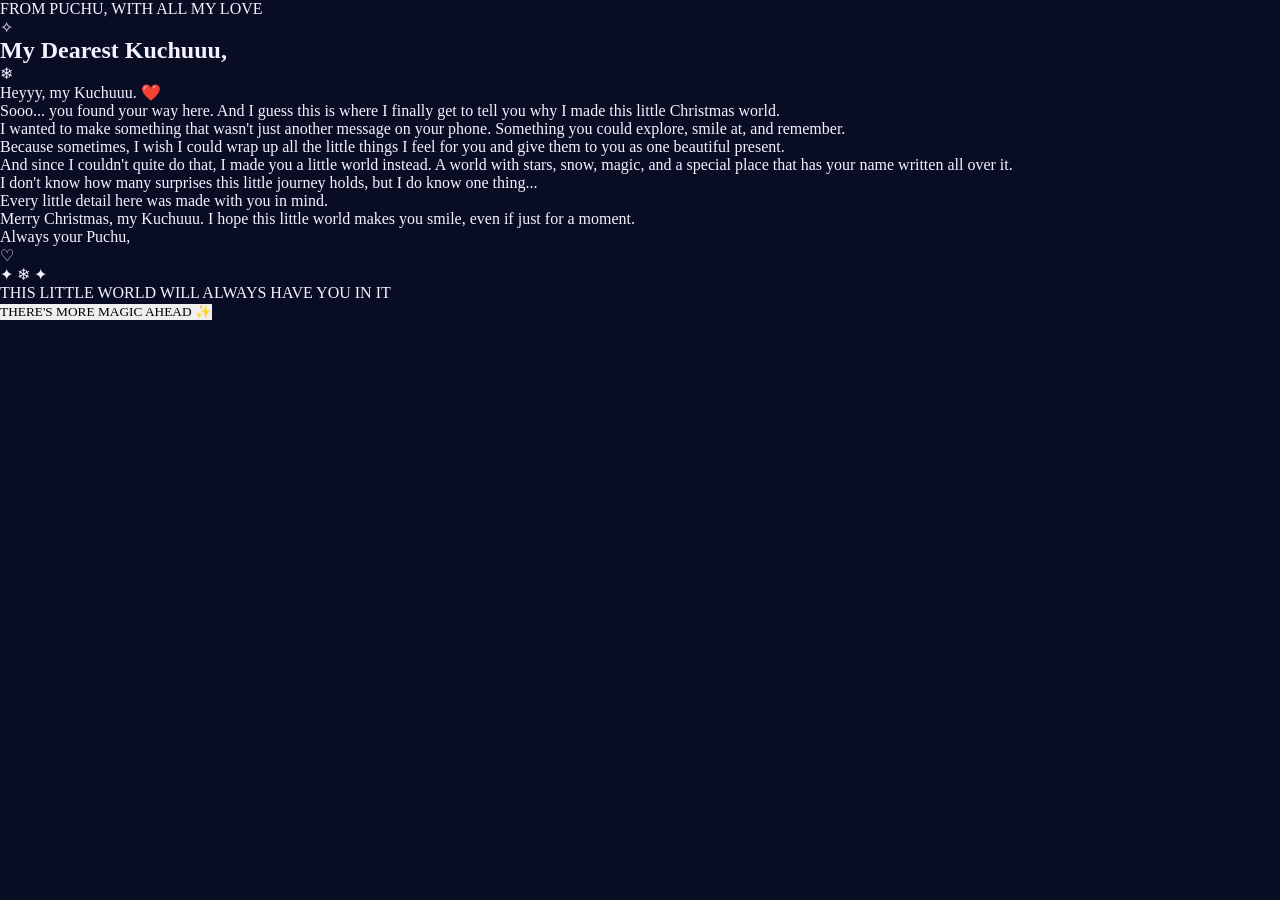
==== christmas-letter.html @ 7a7bca7e "Create christmas-letter.html" ====
<!DOCTYPE html>
<html lang="en">

<head>
    <meta charset="UTF-8">
    <meta name="viewport" content="width=device-width, initial-scale=1.0">
    <meta name="theme-color" content="#080d24">

    <title>A Little Letter for You ❤️</title>

    <link rel="stylesheet" href="css/global.css">
    <link rel="stylesheet" href="css/christmas-letter.css">

    <script src="js/letter-reading.js" defer></script>
</head>

<body>

    <main class="letter-page" id="letterPage">

        <div class="letter-sky" id="letterStars"></div>
        <div class="letter-snow" id="letterSnow"></div>

        <section class="letter-content">

            <p class="letter-top-label">
                FROM PUCHU, WITH ALL MY LOVE
            </p>

            <div class="letter-decoration">✧</div>

            <h1>
                My Dearest Kuchuuu,
            </h1>

            <div class="letter-divider">
                <span>❄</span>
            </div>

            <div class="personal-letter">

                <p>
                    Heyyy, my Kuchuuu. ❤️
                </p>

                <p>
                    Sooo... you found your way here.
                    And I guess this is where I finally
                    get to tell you why I made this
                    little Christmas world.
                </p>

                <p>
                    I wanted to make something that
                    wasn't just another message on
                    your phone. Something you could
                    explore, smile at, and remember.
                </p>

                <p>
                    Because sometimes, I wish I could
                    wrap up all the little things I feel
                    for you and give them to you as
                    one beautiful present.
                </p>

                <p>
                    And since I couldn't quite do that,
                    I made you a little world instead.
                    A world with stars, snow, magic,
                    and a special place that has
                    your name written all over it.
                </p>

                <p>
                    I don't know how many surprises
                    this little journey holds, but I do
                    know one thing...
                </p>

                <p class="letter-highlight">
                    Every little detail here was made
                    with you in mind.
                </p>

                <p>
                    Merry Christmas, my Kuchuuu.
                    I hope this little world makes you
                    smile, even if just for a moment.
                </p>

                <p class="letter-signature">
                    Always your Puchu,<br>
                    <span>♡</span>
                </p>

            </div>

            <div class="letter-bottom-decoration">
                ✦ ❄ ✦
            </div>

            <p class="letter-bottom-text">
                THIS LITTLE WORLD WILL ALWAYS HAVE YOU IN IT
            </p>

            <button id="continueChristmas" class="continue-letter-btn">
                THERE'S MORE MAGIC AHEAD ✨
            </button>

        </section>

    </main>

</body>
</html>
---- css/global.css ----
/* =========================================
   KUCHUU'S ENCHANTED CHRISTMAS
   GLOBAL STYLESHEET
========================================= */


/* =========================================
   1. ROOT VARIABLES
========================================= */

:root {

    --midnight: #080d24;
    --deep-blue: #101a3b;
    --royal-blue: #182b55;

    --silver: #dce5f5;
    --soft-silver: #aebdd8;
    --starlight: #fff9e9;

    --ice-blue: #9bc9f5;
    --moonlight: #c5d9ff;

    --gold: #e9cf98;
    --soft-gold: #b99a65;

    --white: #ffffff;

    --text-primary: #f5f1ff;
    --text-secondary: #bfc9df;

    --transition-smooth: 0.5s ease;
}


/* =========================================
   2. UNIVERSAL RESET
========================================= */

* {
    margin: 0;
    padding: 0;
    box-sizing: border-box;
}


html {
    scroll-behavior: smooth;
}


body {

    min-height: 100vh;

    background: var(--midnight);

    color: var(--text-primary);

    font-family:
        Georgia,
        'Times New Roman',
        serif;

    overflow-x: hidden;

    -webkit-tap-highlight-color: transparent;

}


/* =========================================
   3. BUTTON RESET
========================================= */

button {

    font-family: inherit;

    cursor: pointer;

    border: none;

    outline: none;

    -webkit-tap-highlight-color: transparent;

}


button:focus-visible {

    outline: 2px solid var(--gold);

    outline-offset: 5px;

}


/* =========================================
   4. SELECTION
========================================= */

::selection {

    background: var(--royal-blue);

    color: var(--starlight);

}


/* =========================================
   5. SCROLLBAR
========================================= */

::-webkit-scrollbar {

    width: 6px;

}


::-webkit-scrollbar-track {

    background: var(--midnight);

}


::-webkit-scrollbar-thumb {

    background: #52658d;

    border-radius: 20px;

}


/* =========================================
   6. GLOBAL ANIMATIONS
========================================= */

@keyframes gentleFloat {

    0%, 100% {

        transform: translateY(0);

    }

    50% {

        transform: translateY(-10px);

    }

}


@keyframes softPulse {

    0%, 100% {

        opacity: 0.55;

        transform: scale(1);

    }

    50% {

        opacity: 1;

        transform: scale(1.08);

    }

}


@keyframes twinkle {

    0%, 100% {

        opacity: 0.25;

    }

    50% {

        opacity: 1;

    }

}


@keyframes slowRotate {

    from {

        transform: rotate(0deg);

    }

    to {

        transform: rotate(360deg);

    }

}


@keyframes fadeIn {

    from {

        opacity: 0;

    }

    to {

        opacity: 1;

    }

}


@keyframes fadeUp {

    from {

        opacity: 0;

        transform: translateY(20px);

    }

    to {

        opacity: 1;

        transform: translateY(0);

    }

}


@keyframes snowfall {

    from {

        transform: translate3d(0, -10vh, 0);

    }

    to {

        transform: translate3d(25px, 110vh, 0);

    }

}


/* =========================================
   7. ACCESSIBILITY
========================================= */

@media (prefers-reduced-motion: reduce) {

    *,
    *::before,
    *::after {

        animation-duration: 0.01ms !important;

        animation-iteration-count: 1 !important;

        scroll-behavior: auto !important;

        transition-duration: 0.01ms !important;

    }

}
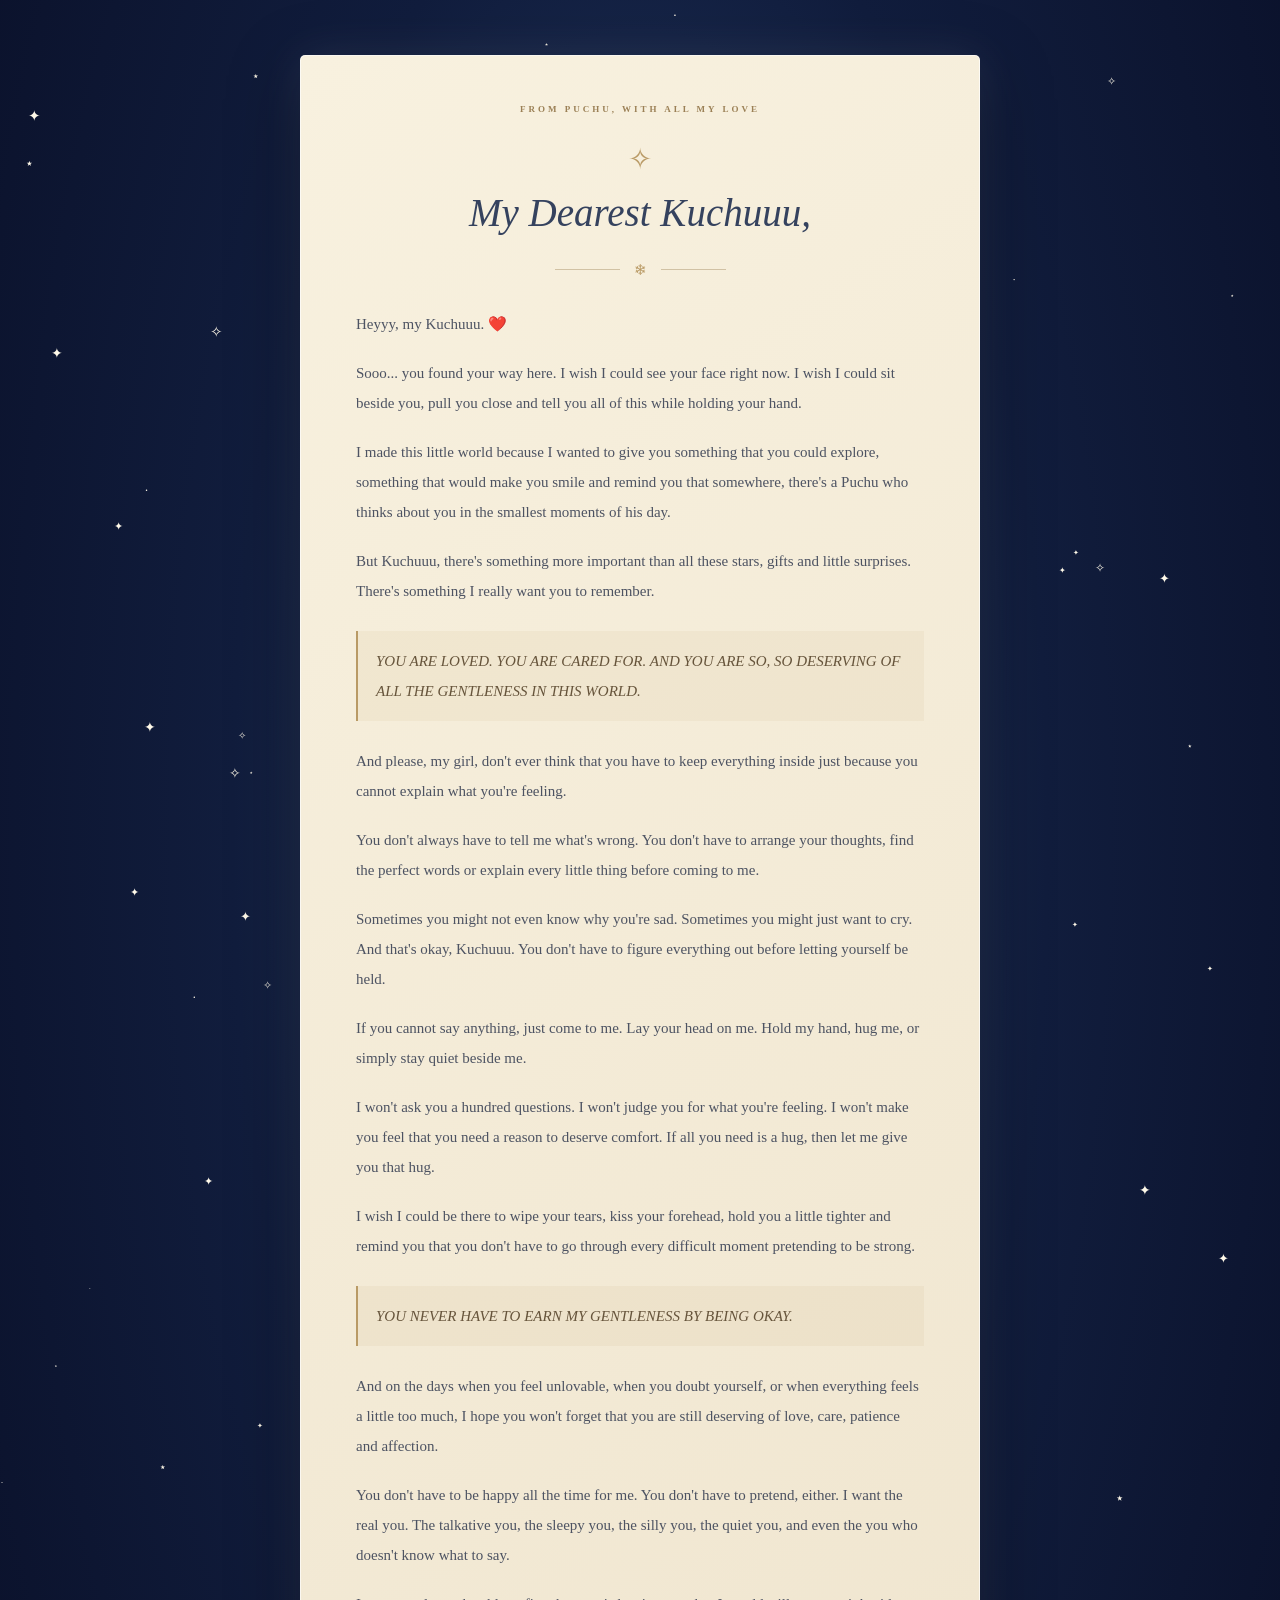
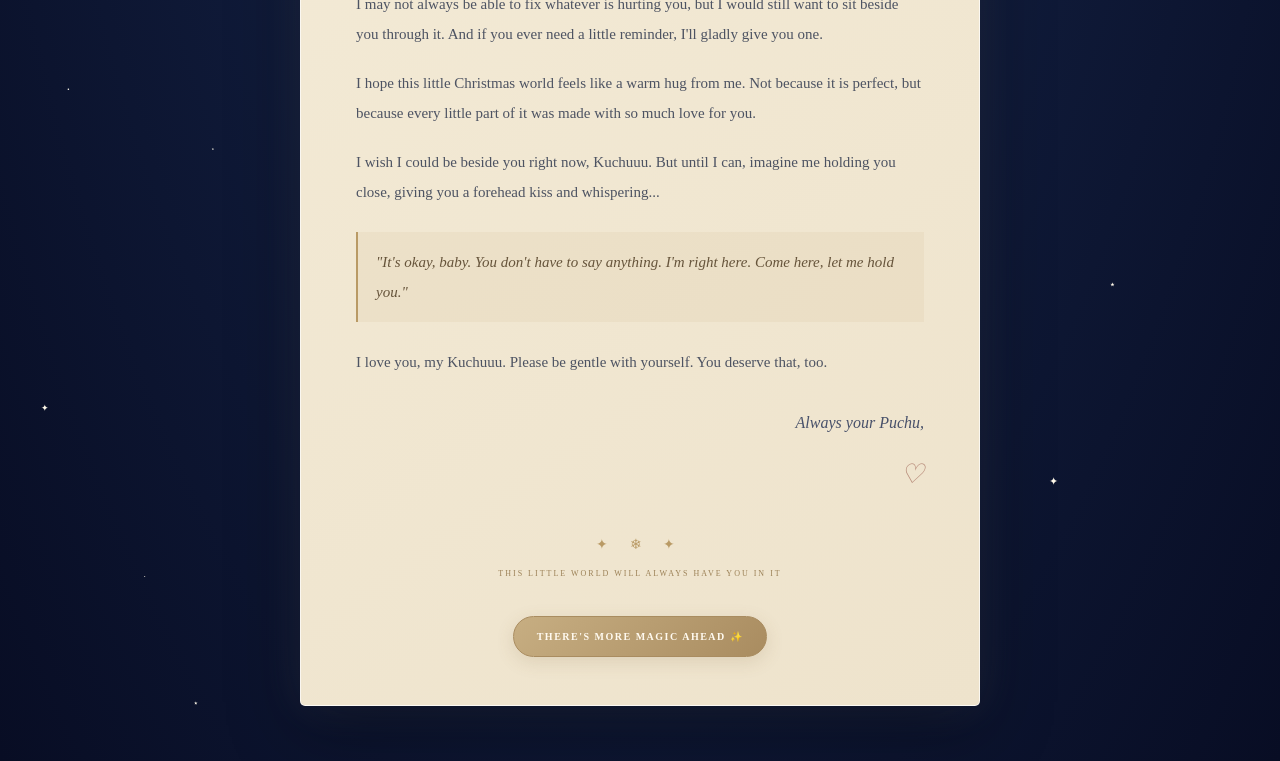
==== commit 779ad54d: "Update christmas-letter.html" ====
--- a/christmas-letter.html
+++ b/christmas-letter.html
@@ -1,3 +1,4 @@
+
 <!DOCTYPE html>
 <html lang="en">
 
@@ -45,48 +46,145 @@
 
                 <p>
                     Sooo... you found your way here.
-                    And I guess this is where I finally
-                    get to tell you why I made this
-                    little Christmas world.
-                </p>
-
-                <p>
-                    I wanted to make something that
-                    wasn't just another message on
-                    your phone. Something you could
-                    explore, smile at, and remember.
-                </p>
-
-                <p>
-                    Because sometimes, I wish I could
-                    wrap up all the little things I feel
-                    for you and give them to you as
-                    one beautiful present.
-                </p>
-
-                <p>
-                    And since I couldn't quite do that,
-                    I made you a little world instead.
-                    A world with stars, snow, magic,
-                    and a special place that has
-                    your name written all over it.
-                </p>
-
-                <p>
-                    I don't know how many surprises
-                    this little journey holds, but I do
-                    know one thing...
+                    I wish I could see your face right now.
+                    I wish I could sit beside you, pull you
+                    close and tell you all of this while
+                    holding your hand.
+                </p>
+
+                <p>
+                    I made this little world because I
+                    wanted to give you something that
+                    you could explore, something that
+                    would make you smile and remind
+                    you that somewhere, there's a Puchu
+                    who thinks about you in the smallest
+                    moments of his day.
+                </p>
+
+                <p>
+                    But Kuchuuu, there's something
+                    more important than all these stars,
+                    gifts and little surprises.
+                    There's something I really want
+                    you to remember.
                 </p>
 
                 <p class="letter-highlight">
-                    Every little detail here was made
-                    with you in mind.
-                </p>
-
-                <p>
-                    Merry Christmas, my Kuchuuu.
-                    I hope this little world makes you
-                    smile, even if just for a moment.
+                    YOU ARE LOVED. YOU ARE CARED FOR.
+                    AND YOU ARE SO, SO DESERVING
+                    OF ALL THE GENTLENESS IN THIS WORLD.
+                </p>
+
+                <p>
+                    And please, my girl, don't ever think
+                    that you have to keep everything
+                    inside just because you cannot
+                    explain what you're feeling.
+                </p>
+
+                <p>
+                    You don't always have to tell me
+                    what's wrong. You don't have to
+                    arrange your thoughts, find the
+                    perfect words or explain every
+                    little thing before coming to me.
+                </p>
+
+                <p>
+                    Sometimes you might not even know
+                    why you're sad. Sometimes you might
+                    just want to cry. And that's okay,
+                    Kuchuuu. You don't have to figure
+                    everything out before letting
+                    yourself be held.
+                </p>
+
+                <p>
+                    If you cannot say anything, just
+                    come to me. Lay your head on me.
+                    Hold my hand, hug me, or simply
+                    stay quiet beside me.
+                </p>
+
+                <p>
+                    I won't ask you a hundred questions.
+                    I won't judge you for what you're
+                    feeling. I won't make you feel that
+                    you need a reason to deserve comfort.
+                    If all you need is a hug, then let
+                    me give you that hug.
+                </p>
+
+                <p>
+                    I wish I could be there to wipe your
+                    tears, kiss your forehead, hold you
+                    a little tighter and remind you that
+                    you don't have to go through every
+                    difficult moment pretending to be
+                    strong.
+                </p>
+
+                <p class="letter-highlight">
+                    YOU NEVER HAVE TO EARN MY
+                    GENTLENESS BY BEING OKAY.
+                </p>
+
+                <p>
+                    And on the days when you feel
+                    unlovable, when you doubt yourself,
+                    or when everything feels a little
+                    too much, I hope you won't forget
+                    that you are still deserving of love,
+                    care, patience and affection.
+                </p>
+
+                <p>
+                    You don't have to be happy all the
+                    time for me. You don't have to
+                    pretend, either. I want the real you.
+                    The talkative you, the sleepy you,
+                    the silly you, the quiet you, and
+                    even the you who doesn't know
+                    what to say.
+                </p>
+
+                <p>
+                    I may not always be able to fix
+                    whatever is hurting you, but I
+                    would still want to sit beside you
+                    through it. And if you ever need
+                    a little reminder, I'll gladly give
+                    you one.
+                </p>
+
+                <p>
+                    I hope this little Christmas world
+                    feels like a warm hug from me.
+                    Not because it is perfect, but
+                    because every little part of it
+                    was made with so much love
+                    for you.
+                </p>
+
+                <p>
+                    I wish I could be beside you right
+                    now, Kuchuuu. But until I can,
+                    imagine me holding you close,
+                    giving you a forehead kiss and
+                    whispering...
+                </p>
+
+                <p class="letter-highlight">
+                    "It's okay, baby. You don't have
+                    to say anything. I'm right here.
+                    Come here, let me hold you."
+                </p>
+
+                <p>
+                    I love you, my Kuchuuu.
+                    Please be gentle with yourself.
+                    You deserve that, too.
                 </p>
 
                 <p class="letter-signature">
--- a/css/christmas-letter.css
+++ b/css/christmas-letter.css
@@ -0,0 +1,321 @@
+/* =================================
+   CHRISTMAS LETTER PAGE
+================================= */
+
+.letter-page {
+    position: relative;
+    min-height: 100vh;
+    min-height: 100svh;
+    display: flex;
+    justify-content: center;
+    align-items: center;
+    padding: 55px 18px;
+    overflow: hidden;
+    isolation: isolate;
+
+    background:
+        radial-gradient(
+            ellipse at 50% 35%,
+            #263d68 0%,
+            #111d3d 45%,
+            #080d24 100%
+        );
+}
+
+/* =================================
+   BACKGROUND
+================================= */
+
+.letter-sky,
+.letter-snow {
+    position: absolute;
+    inset: 0;
+    pointer-events: none;
+    overflow: hidden;
+}
+
+.letter-sky {
+    z-index: -1;
+}
+
+.letter-snow {
+    z-index: 3;
+}
+
+.letter-star {
+    position: absolute;
+    color: #fff9e9;
+    animation: twinkle 3s ease-in-out infinite;
+}
+
+.letter-snowflake {
+    position: absolute;
+    top: -20px;
+    color: #e8f2ff;
+    opacity: 0.7;
+    animation: snowfall linear infinite;
+}
+
+/* =================================
+   LETTER CONTAINER
+================================= */
+
+.letter-content {
+    position: relative;
+    z-index: 2;
+    width: 100%;
+    max-width: 680px;
+    padding: 48px 55px;
+
+    background:
+        linear-gradient(
+            145deg,
+            #f8f1df,
+            #eee3cc
+        );
+
+    color: #34405b;
+
+    border: 1px solid rgba(255, 255, 255, 0.7);
+    border-radius: 5px;
+
+    box-shadow:
+        0 20px 70px rgba(0, 0, 0, 0.4),
+        0 0 45px rgba(197, 217, 255, 0.12);
+
+    animation: fadeUp 1.2s ease both;
+}
+
+/* =================================
+   TOP LABEL
+================================= */
+
+.letter-top-label {
+    text-align: center;
+    color: #9b8056;
+    font-size: 9px;
+    font-weight: bold;
+    letter-spacing: 3px;
+    margin-bottom: 28px;
+}
+
+/* =================================
+   DECORATIONS
+================================= */
+
+.letter-decoration {
+    text-align: center;
+    color: #b99a65;
+    font-size: 29px;
+    margin-bottom: 12px;
+}
+
+.letter-divider {
+    display: flex;
+    align-items: center;
+    justify-content: center;
+    gap: 14px;
+    margin: 22px auto 30px;
+    color: #b99a65;
+}
+
+.letter-divider::before,
+.letter-divider::after {
+    content: "";
+    width: 65px;
+    height: 1px;
+    background: rgba(153, 125, 80, 0.4);
+}
+
+.letter-divider span {
+    font-size: 15px;
+}
+
+/* =================================
+   HEADING
+================================= */
+
+.letter-content h1 {
+    text-align: center;
+    color: #35425e;
+    font-family: Georgia, serif;
+    font-size: clamp(27px, 6vw, 39px);
+    font-weight: normal;
+    font-style: italic;
+    line-height: 1.3;
+}
+
+/* =================================
+   LETTER BODY
+================================= */
+
+.personal-letter {
+    font-family: Georgia, serif;
+    font-size: 15px;
+    line-height: 2;
+    color: #4d5362;
+}
+
+.personal-letter p {
+    margin-bottom: 19px;
+}
+
+/* =================================
+   HIGHLIGHTED MESSAGE
+================================= */
+
+.letter-highlight {
+    padding: 15px 18px;
+    margin: 25px 0 !important;
+
+    border-left: 2px solid #b99a65;
+
+    background: rgba(185, 154, 101, 0.09);
+
+    color: #66543b;
+    font-style: italic;
+}
+
+/* =================================
+   SIGNATURE
+================================= */
+
+.letter-signature {
+    margin-top: 30px;
+    text-align: right;
+    color: #48516a;
+    font-style: italic;
+    font-size: 16px;
+}
+
+.letter-signature span {
+    display: inline-block;
+    margin-top: 8px;
+    color: #b78b79;
+    font-size: 27px;
+}
+
+/* =================================
+   BOTTOM DECORATION
+================================= */
+
+.letter-bottom-decoration {
+    text-align: center;
+    margin-top: 35px;
+    color: #b99a65;
+    letter-spacing: 9px;
+    font-size: 14px;
+}
+
+.letter-bottom-text {
+    margin-top: 14px;
+    text-align: center;
+    color: #9b8056;
+    font-size: 8px;
+    letter-spacing: 2px;
+    line-height: 1.8;
+}
+
+/* =================================
+   CONTINUE BUTTON
+================================= */
+
+.continue-letter-btn {
+    display: block;
+    margin: 35px auto 0;
+    padding: 14px 23px;
+
+    border: 1px solid #a98c60;
+    border-radius: 30px;
+
+    background: linear-gradient(
+        135deg,
+        #c7ae82,
+        #a98c60
+    );
+
+    color: #fffaf0;
+
+    font-family: inherit;
+    font-size: 10px;
+    font-weight: bold;
+    letter-spacing: 1.5px;
+
+    cursor: pointer;
+
+    box-shadow: 0 5px 18px rgba(120, 94, 54, 0.15);
+
+    transition: all 0.35s ease;
+}
+
+.continue-letter-btn:hover {
+    transform: translateY(-3px);
+    box-shadow: 0 8px 25px rgba(120, 94, 54, 0.25);
+}
+
+.continue-letter-btn:active {
+    transform: scale(0.96);
+}
+
+.continue-letter-btn:disabled {
+    opacity: 0.65;
+    cursor: default;
+}
+
+/* =================================
+   MOBILE RESPONSIVENESS
+================================= */
+
+@media (max-width: 600px) {
+
+    .letter-page {
+        padding: 25px 12px;
+        align-items: flex-start;
+    }
+
+    .letter-content {
+        padding: 35px 23px;
+    }
+
+    .letter-top-label {
+        font-size: 8px;
+        letter-spacing: 2px;
+    }
+
+    .personal-letter {
+        font-size: 14px;
+        line-height: 1.9;
+    }
+
+    .personal-letter p {
+        margin-bottom: 16px;
+    }
+
+    .letter-bottom-text {
+        font-size: 7px;
+        letter-spacing: 1.5px;
+    }
+
+    .continue-letter-btn {
+        max-width: 100%;
+        font-size: 9px;
+        padding: 13px 18px;
+    }
+}
+
+/* =================================
+   REDUCED MOTION
+================================= */
+
+@media (prefers-reduced-motion: reduce) {
+
+    .letter-content,
+    .letter-star,
+    .letter-snowflake {
+        animation: none !important;
+    }
+
+    .continue-letter-btn {
+        transition: none;
+    }
+}
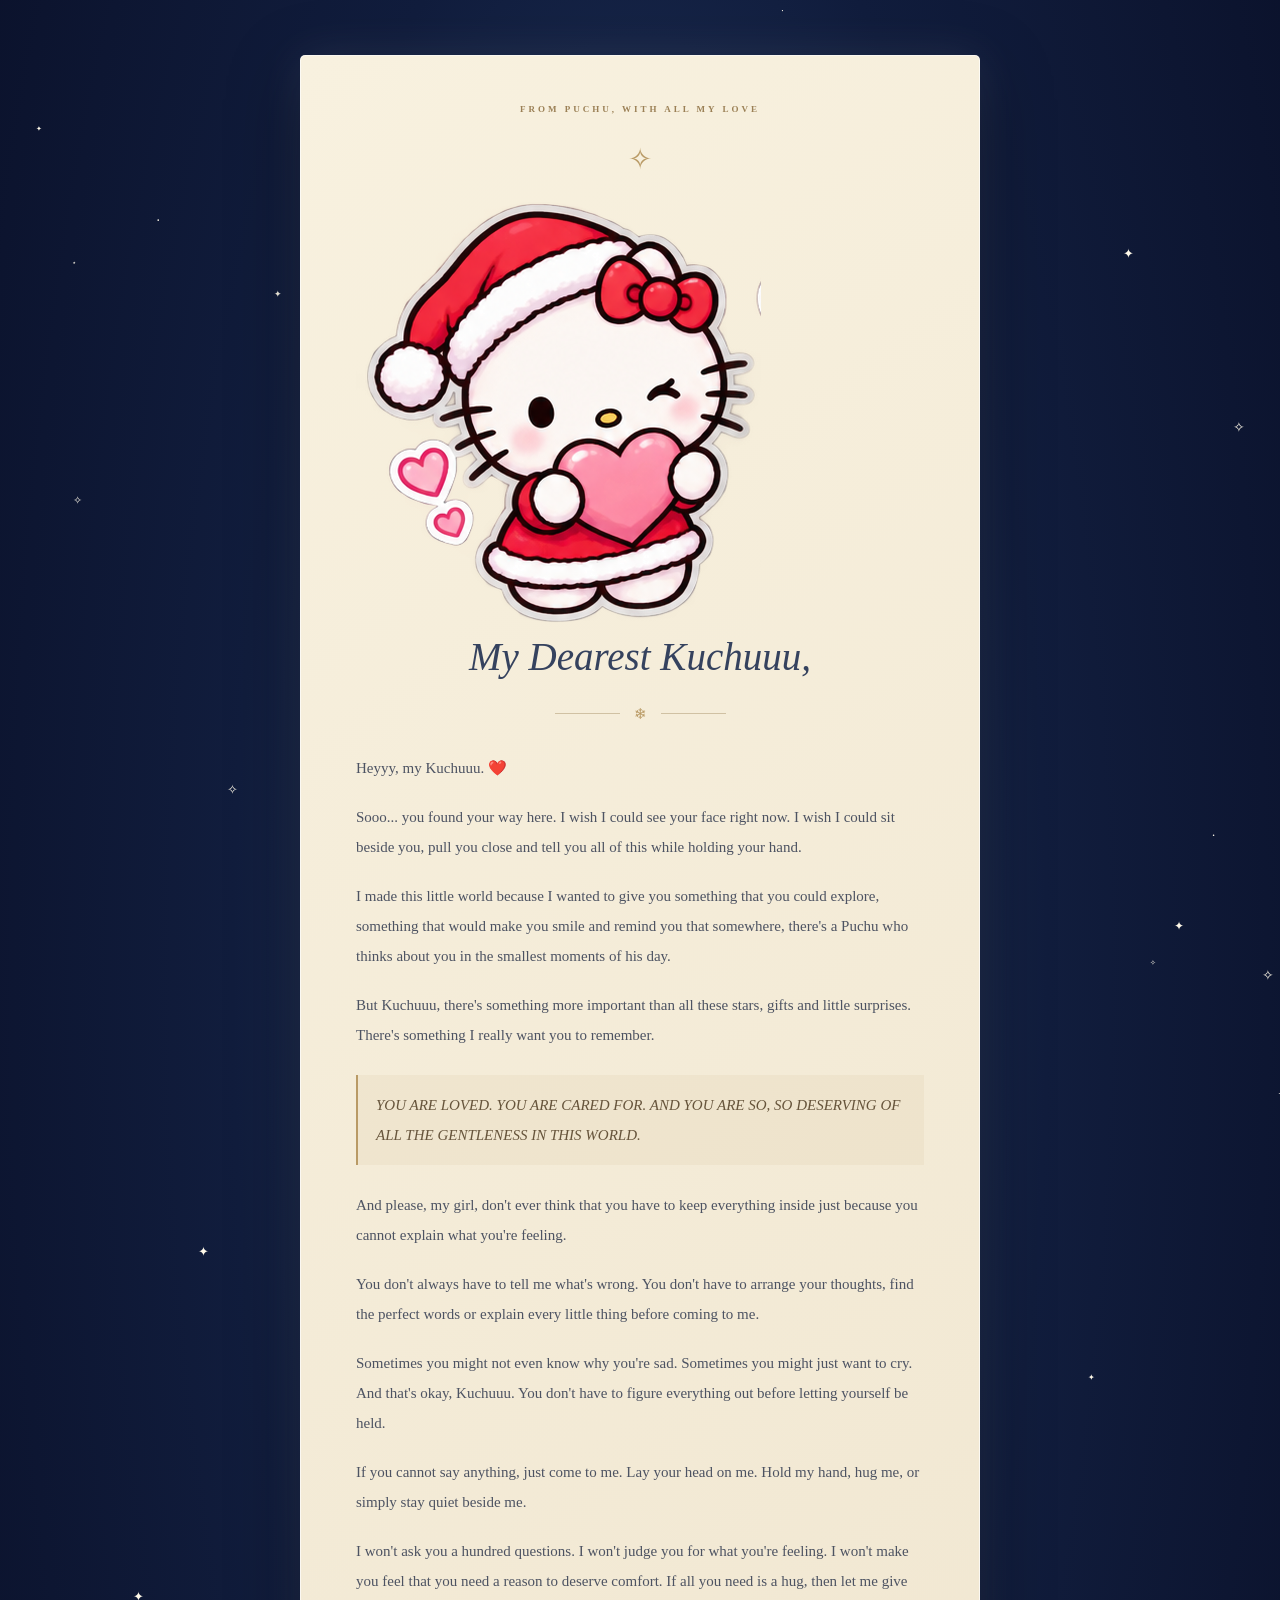
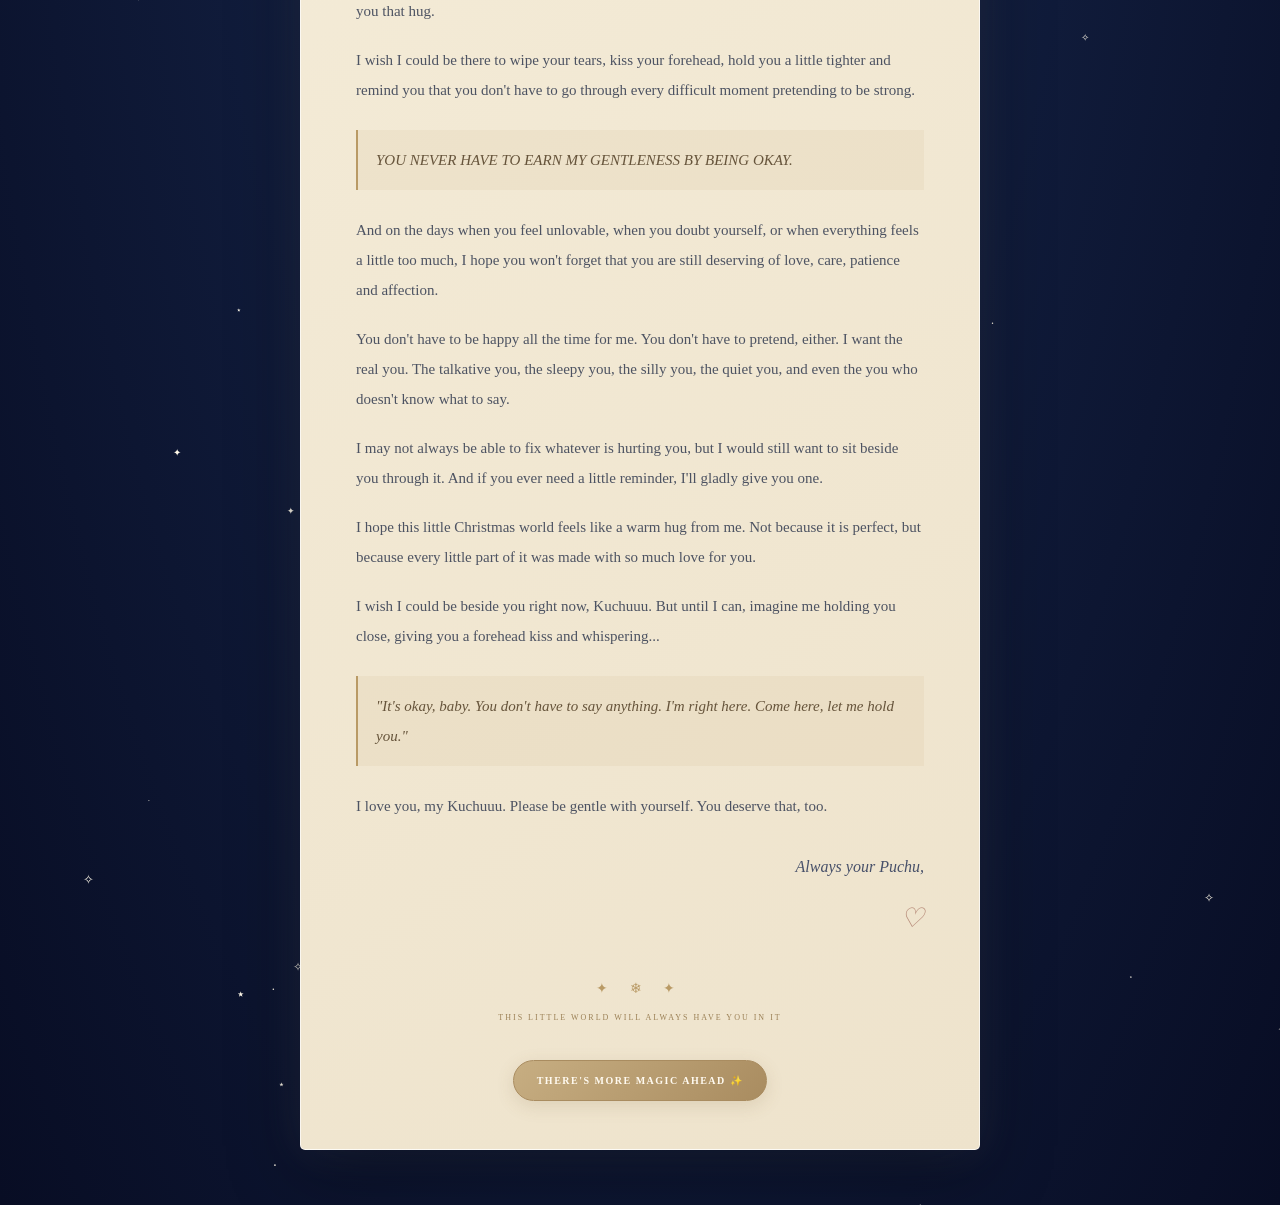
==== commit c5f18d7d: "Update christmas-letter.html" ====
--- a/christmas-letter.html
+++ b/christmas-letter.html
@@ -30,9 +30,21 @@
 
             <div class="letter-decoration">✧</div>
 
-            <h1>
-                My Dearest Kuchuuu,
-            </h1>
+            
+<div class="letter-greeting">
+
+    <img
+        src="./assets/stickers/hello-kitty-heart.png"
+        alt="Hello Kitty holding a heart"
+        class="letter-sticker greeting-kitty"
+    >
+
+    <h1>
+        My Dearest Kuchuuu,
+    </h1>
+
+</div>
+            
 
             <div class="letter-divider">
                 <span>❄</span>
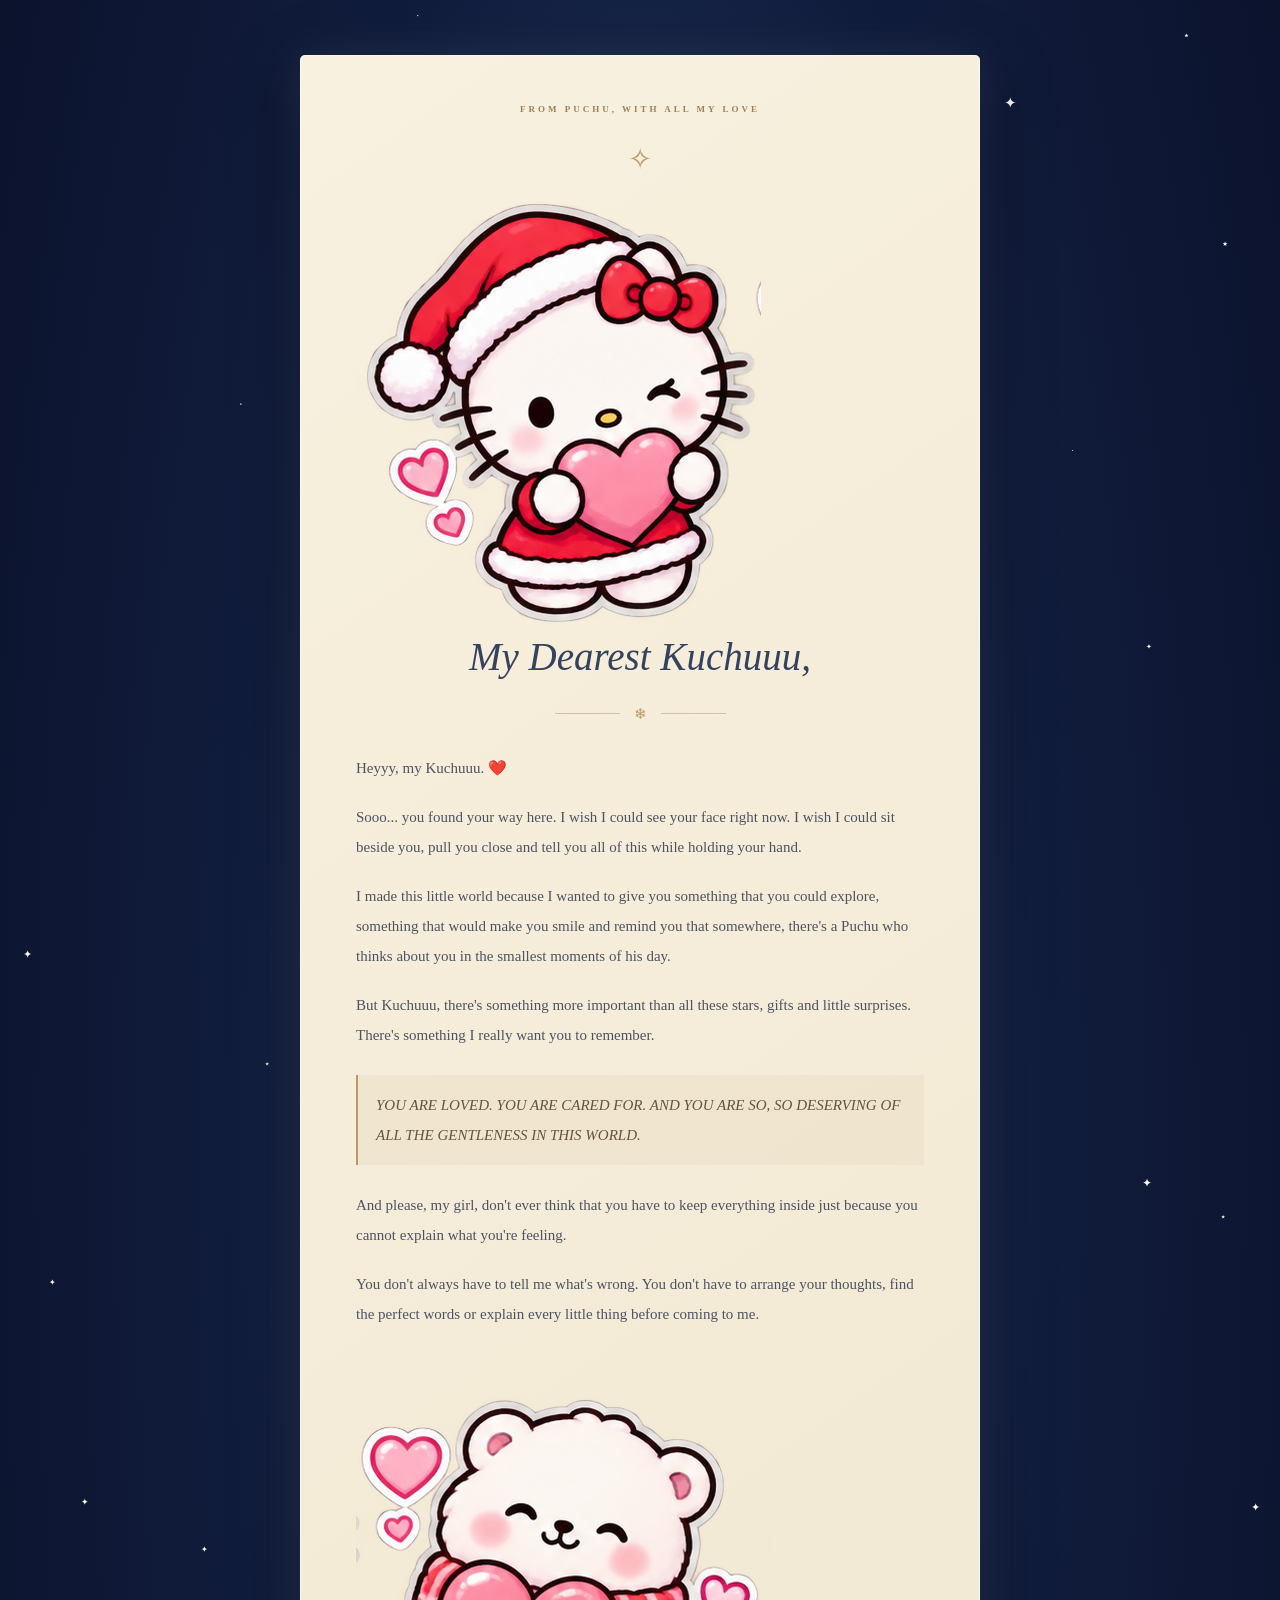
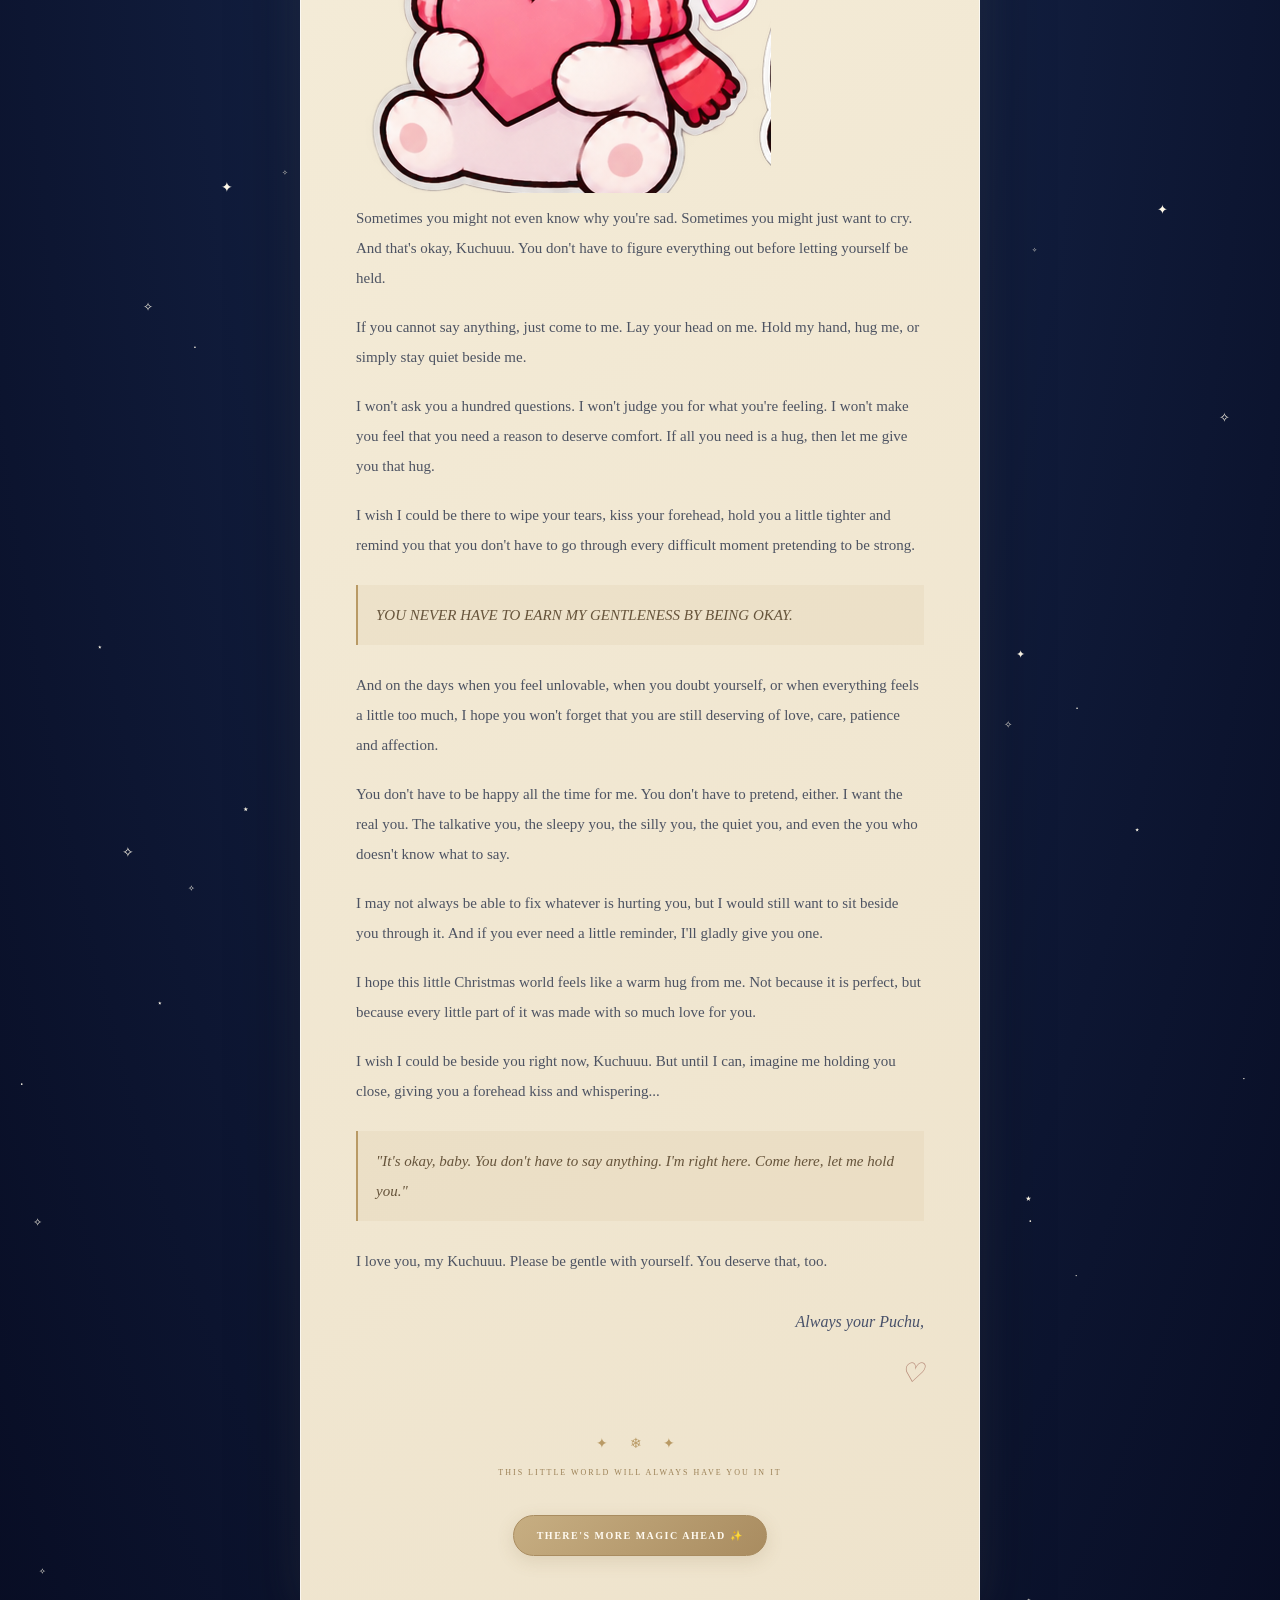
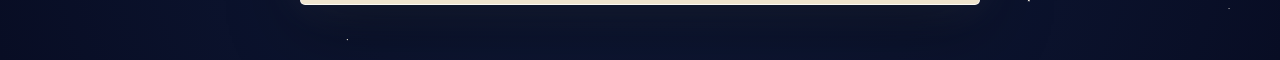
==== commit 742b8895: "Update christmas-letter.html" ====
--- a/christmas-letter.html
+++ b/christmas-letter.html
@@ -102,6 +102,13 @@
                     perfect words or explain every
                     little thing before coming to me.
                 </p>
+                
+<img
+    src="./assets/stickers/polar-bear-heart.png"
+    alt="A little polar bear holding a heart"
+    class="letter-sticker emotional-bear"
+>
+                
 
                 <p>
                     Sometimes you might not even know
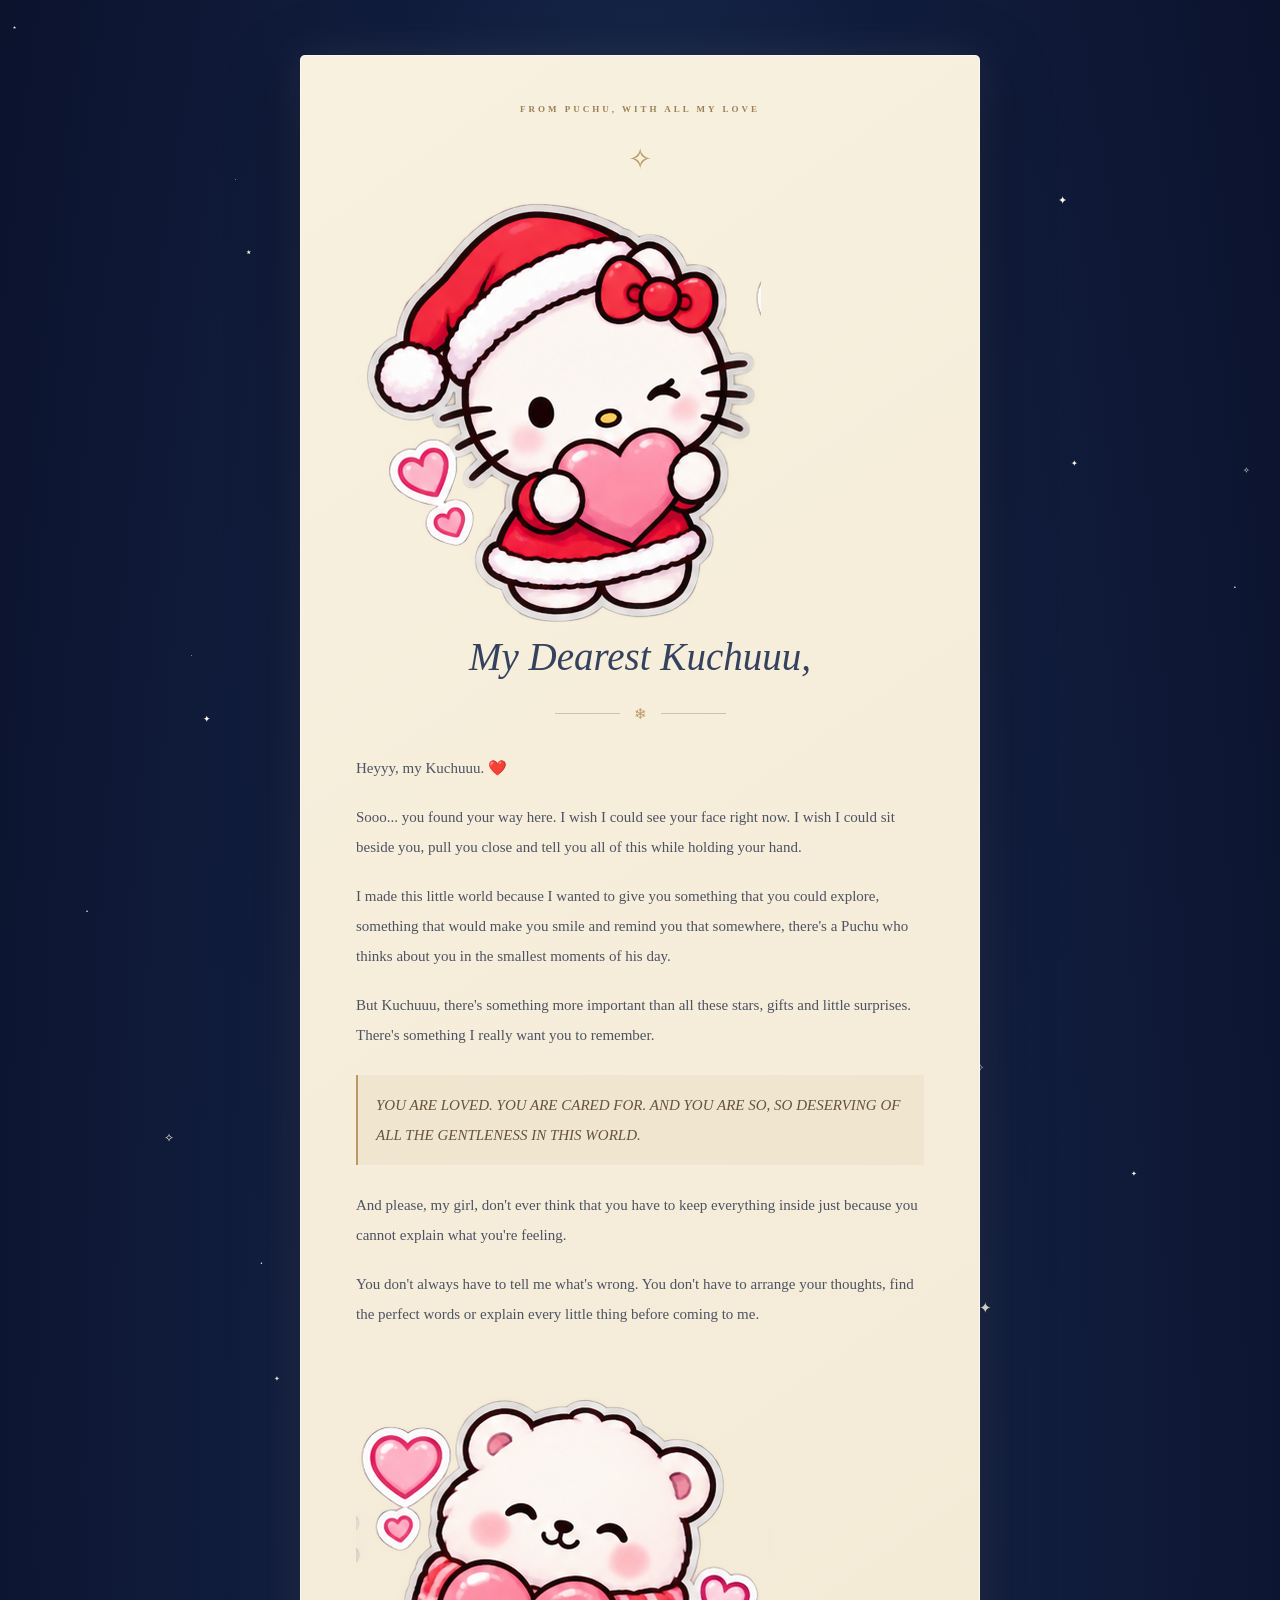
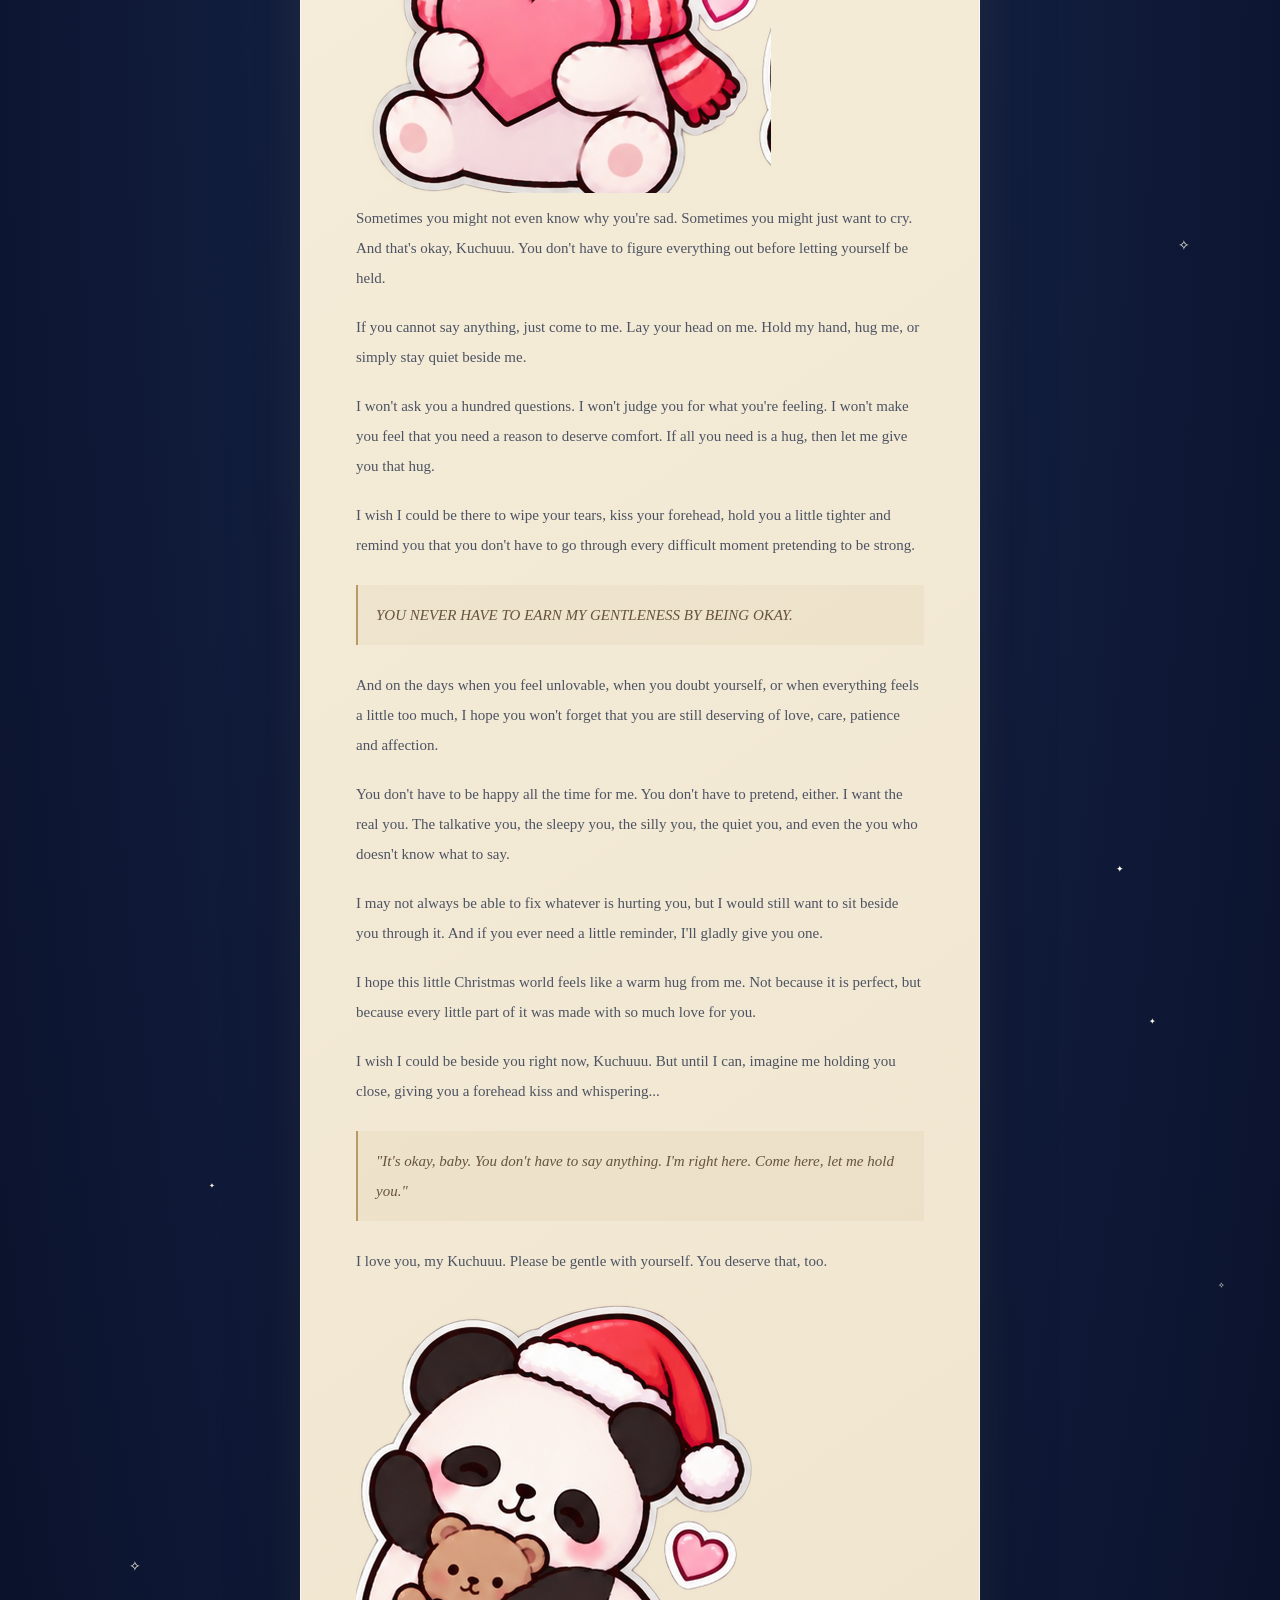
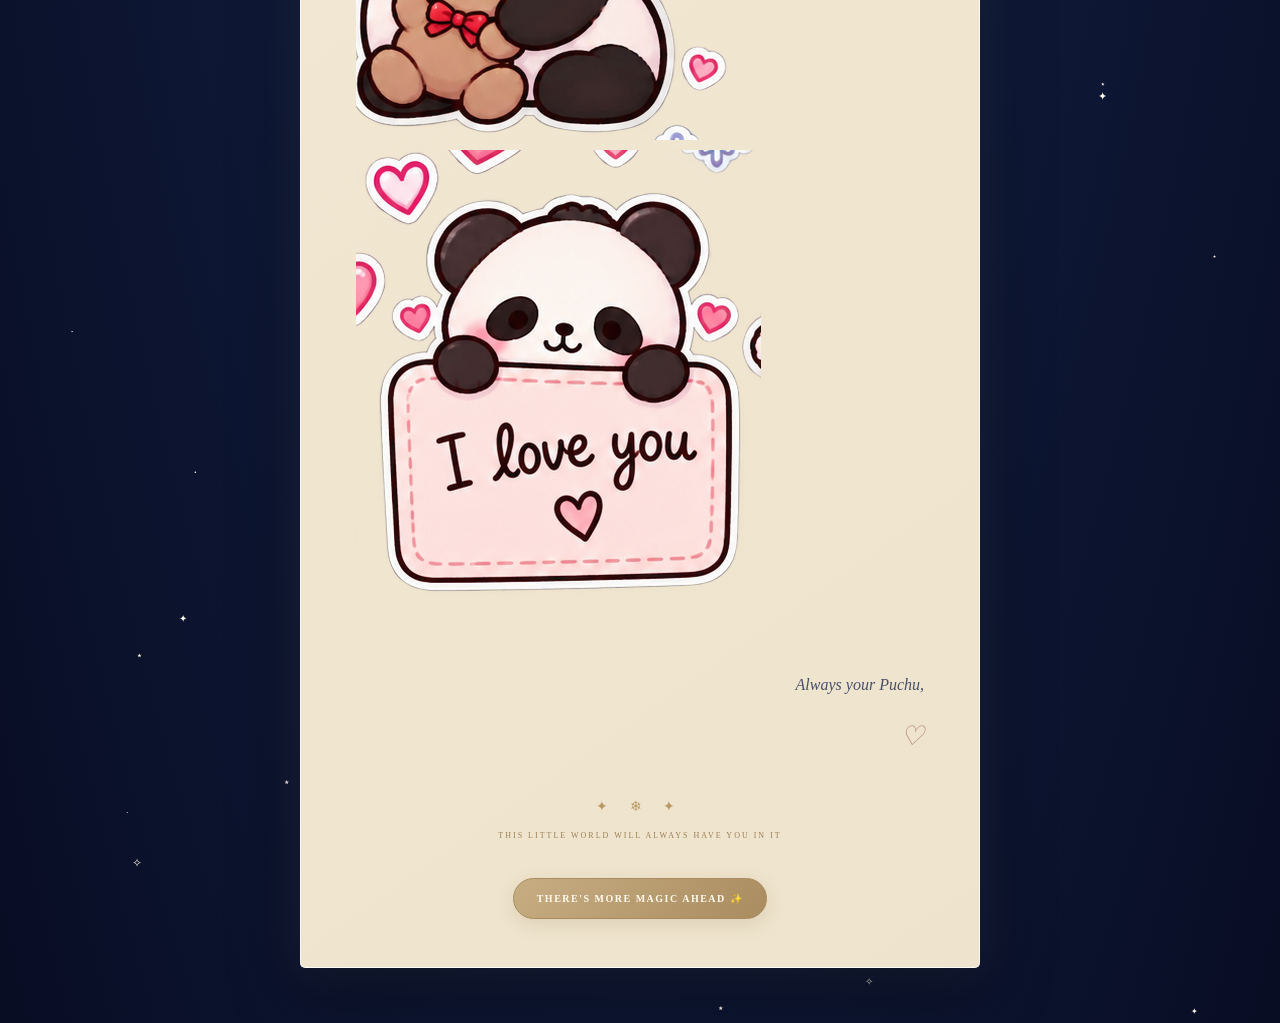
==== commit 29b36a94: "Update christmas-letter.html" ====
--- a/christmas-letter.html
+++ b/christmas-letter.html
@@ -205,6 +205,23 @@
                     Please be gentle with yourself.
                     You deserve that, too.
                 </p>
+                
+<div class="letter-panda-pair">
+
+    <img
+        src="./assets/stickers/panda-teddy-hug.png"
+        alt="A panda cuddling a teddy bear"
+        class="letter-sticker signature-panda"
+    >
+
+    <img
+        src="./assets/stickers/panda-love-you.png"
+        alt="A panda sending love"
+        class="letter-sticker signature-panda"
+    >
+
+</div>
+                
 
                 <p class="letter-signature">
                     Always your Puchu,<br>
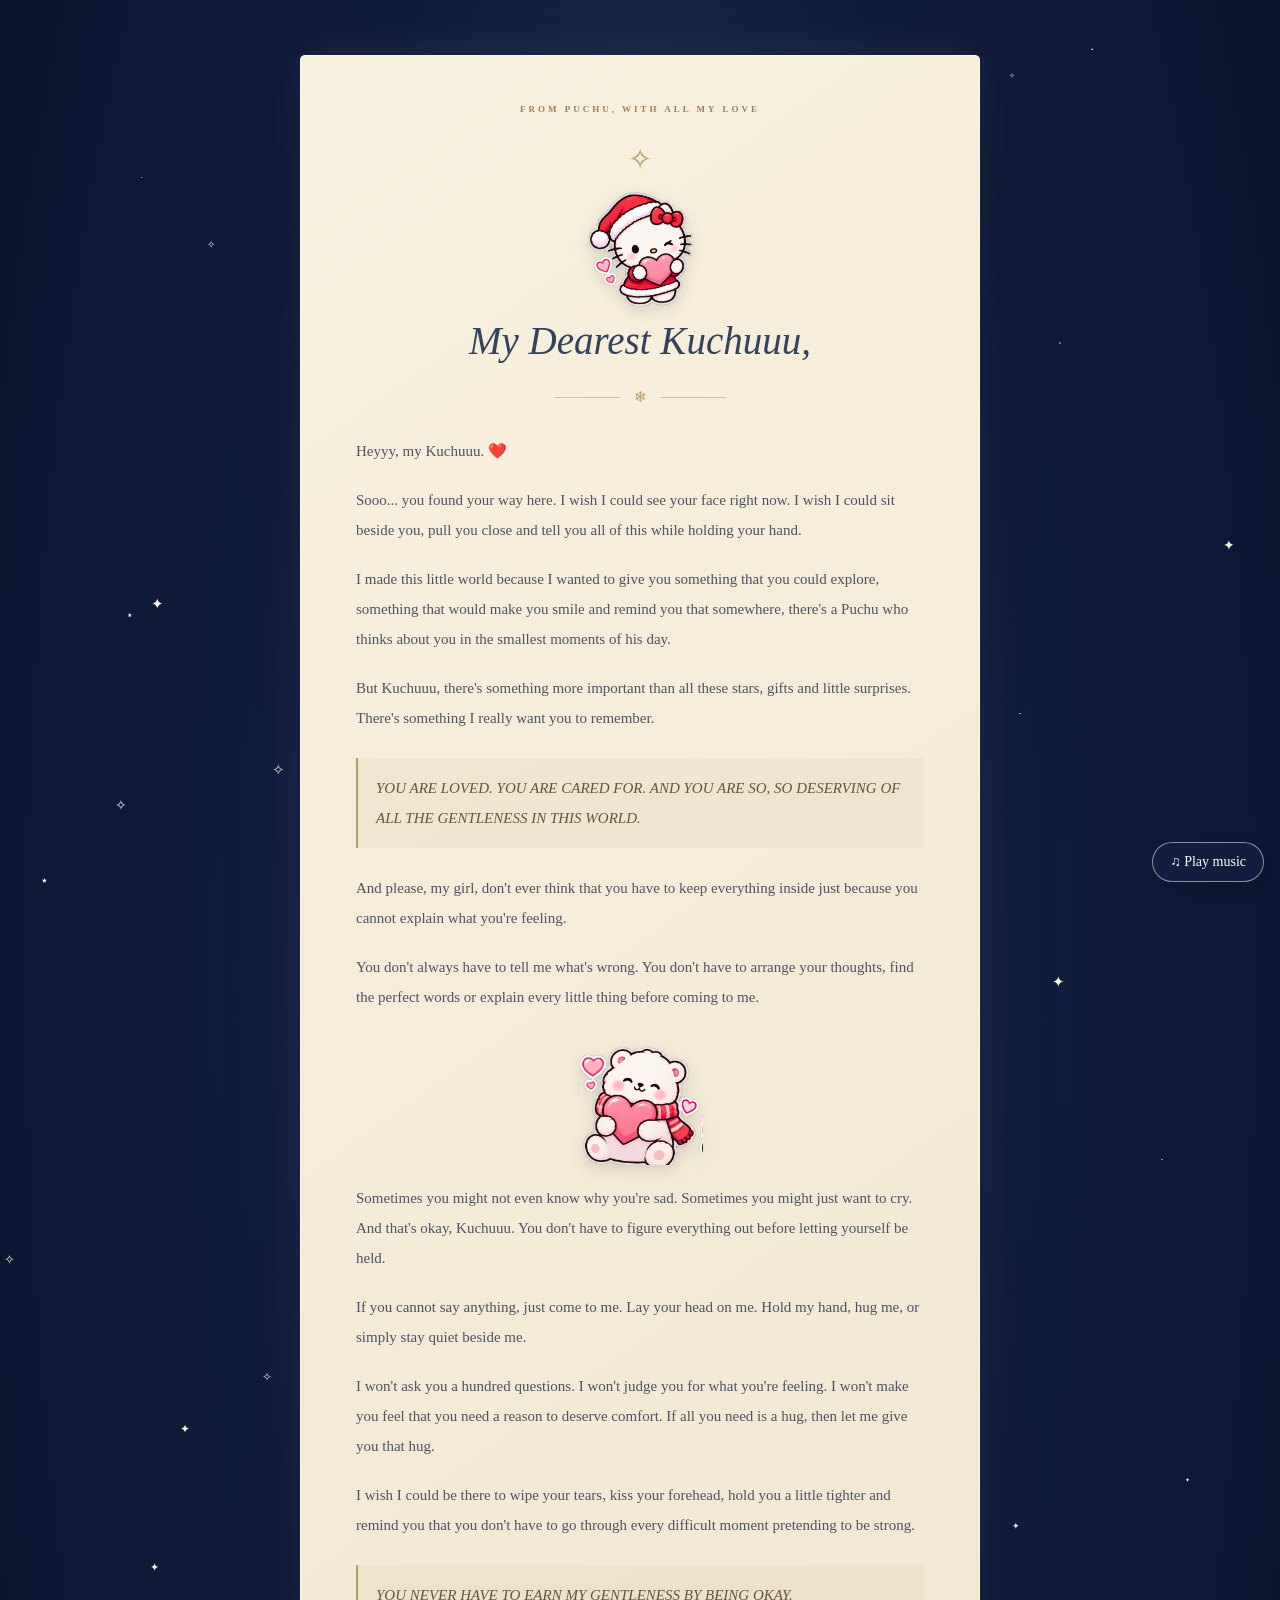
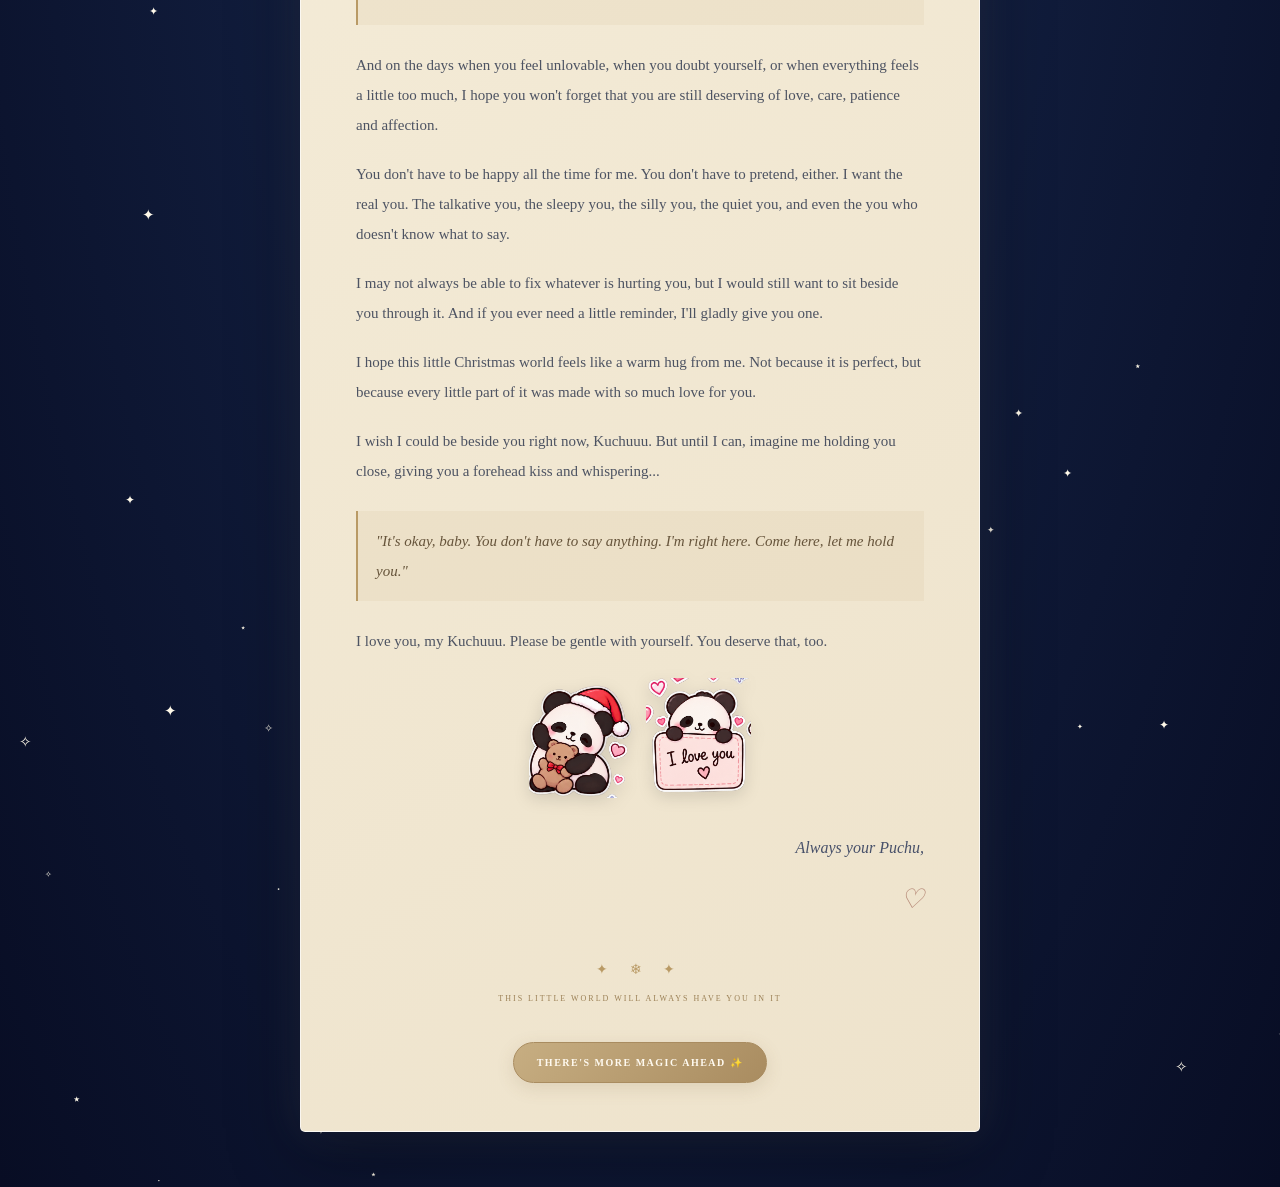
==== commit e8f1264e: "Update christmas-letter.html" ====
--- a/christmas-letter.html
+++ b/christmas-letter.html
@@ -13,6 +13,7 @@
     <link rel="stylesheet" href="css/christmas-letter.css">
 
     <script src="js/letter-reading.js" defer></script>
+    <script src="./js/music.js"></script>
 </head>
 
 <body>
--- a/css/christmas-letter.css
+++ b/css/christmas-letter.css
@@ -319,3 +319,86 @@
         transition: none;
     }
 }
+
+/* ================================
+   KAWAII LETTER STICKER DECORATIONS
+================================ */
+
+.letter-greeting {
+    display: flex;
+    flex-direction: column;
+    align-items: center;
+    gap: 8px;
+}
+
+.letter-sticker {
+    display: block;
+    object-fit: contain;
+    height: auto;
+    filter: drop-shadow(0 5px 8px rgba(0, 0, 0, 0.12));
+}
+
+.greeting-kitty {
+    width: 110px;
+    max-width: 35%;
+    animation: letterStickerFloat 3s ease-in-out infinite;
+}
+
+.emotional-bear {
+    width: 125px;
+    max-width: 40%;
+    margin: 18px auto;
+    animation: letterStickerFloat 3.5s ease-in-out infinite;
+}
+
+.letter-panda-pair {
+    display: flex;
+    justify-content: center;
+    align-items: center;
+    gap: 12px;
+    margin: 22px auto 12px;
+}
+
+.signature-panda {
+    width: 105px;
+    max-width: 35%;
+    animation: letterStickerFloat 3s ease-in-out infinite;
+}
+
+.signature-panda:nth-child(2) {
+    animation-delay: 0.6s;
+}
+
+@keyframes letterStickerFloat {
+    0%, 100% {
+        transform: translateY(0);
+    }
+
+    50% {
+        transform: translateY(-7px);
+    }
+}
+
+@media (max-width: 480px) {
+    .greeting-kitty {
+        width: 90px;
+    }
+
+    .emotional-bear {
+        width: 105px;
+    }
+
+    .signature-panda {
+        width: 90px;
+    }
+
+    .letter-panda-pair {
+        gap: 6px;
+    }
+}
+
+@media (prefers-reduced-motion: reduce) {
+    .letter-sticker {
+        animation: none !important;
+    }
+}
